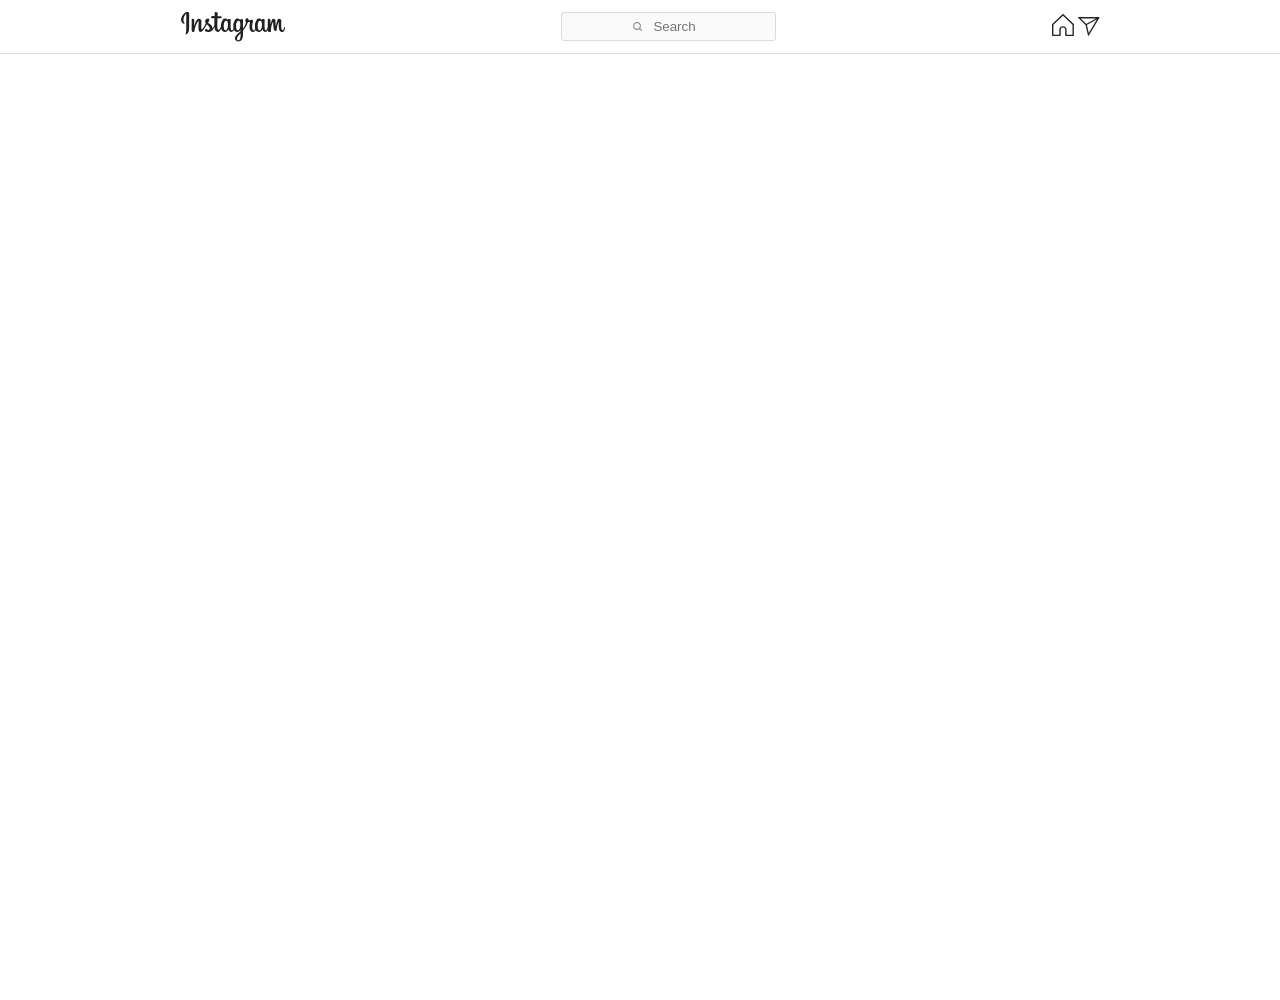
==== index.html @ 37eb2a15 "added top-manu header" ====
<!DOCTYPE html>
<meta charset="utf-8">
<link rel="stylesheet" href="style.css">

<header>
    <div class="header_container">
        <svg width="104" height="30" viewBox="0 0 104 30" fill="none" xmlns="http://www.w3.org/2000/svg">
            <path d="M5.35278 0.102543C3.22408 0.994284 0.883918 3.51038 0.144827 6.67104C-0.791204 10.6744 3.10399 12.3674 3.42347 11.8132C3.7995 11.1607 2.72552 10.9402 2.50442 8.86293C2.21873 6.18 3.46601 3.18215 5.03592 1.86677C5.32774 1.62239 5.31374 1.96253 5.31374 2.59168C5.31374 3.71695 5.2516 13.8167 5.2516 15.9247C5.2516 18.7769 5.13378 19.6776 4.92214 20.5674C4.70769 21.4693 4.36318 22.0787 4.62419 22.3136C4.91601 22.5762 6.16172 21.9516 6.88295 20.945C7.74774 19.7378 8.05041 18.288 8.10485 16.7135C8.1705 14.8156 8.1677 11.8039 8.1705 10.0861C8.17312 8.51054 8.19693 3.89708 8.14284 1.12365C8.12971 0.443379 6.24312 -0.270329 5.35278 0.102543ZM103.533 15.0864C103.224 15.0864 103.084 15.4046 102.967 15.9405C102.562 17.8036 102.138 18.2241 101.589 18.2241C100.977 18.2241 100.427 17.3016 100.285 15.4551C100.174 14.0031 100.192 11.3298 100.334 8.67089C100.363 8.12454 100.213 7.58396 98.7472 7.05161C98.1166 6.82246 97.2 6.48548 96.7437 7.58711C95.4544 10.6995 94.9497 13.1706 94.831 14.174C94.8248 14.226 94.7613 14.2365 94.7499 14.1152C94.6743 13.3113 94.5052 11.8503 94.4842 8.781C94.4802 8.18213 94.3532 7.67237 93.6922 7.25503C93.2633 6.98404 91.9609 6.50526 91.4919 7.07507C91.0858 7.54107 90.6151 8.79518 90.1261 10.2818C89.7288 11.4898 89.452 12.3072 89.452 12.3072C89.452 12.3072 89.4571 9.04709 89.462 7.81049C89.4641 7.34396 89.1441 7.18833 89.0476 7.16032C88.6135 7.03428 87.7576 6.82369 87.3945 6.82369C86.9462 6.82369 86.8365 7.07419 86.8365 7.43919C86.8365 7.48698 86.7657 11.7314 86.7657 14.6993C86.7657 14.8282 86.7659 14.9689 86.7664 15.1184C86.5186 16.4825 85.7147 18.3342 84.8405 18.3342C83.9652 18.3342 83.5524 17.5601 83.5524 14.0219C83.5524 11.9579 83.6144 11.0602 83.6446 9.56753C83.6625 8.70765 83.6966 8.04716 83.6945 7.89749C83.6881 7.43796 82.8935 7.20636 82.5238 7.12058C82.1523 7.03446 81.8295 7.00085 81.5774 7.0152C81.2206 7.03533 80.9684 7.26938 80.9684 7.59131C80.9684 7.76392 80.9703 8.09198 80.9703 8.09198C80.5108 7.36987 79.7715 6.86728 79.2799 6.72163C77.9555 6.32845 76.5734 6.67699 75.5309 8.13557C74.7024 9.29462 74.2029 10.6075 74.0063 12.4936C73.8626 13.8724 73.9095 15.2707 74.165 16.4532C73.8563 17.7875 73.2834 18.3342 72.656 18.3342C71.7451 18.3342 71.0848 16.8476 71.1615 14.2764C71.2121 12.5852 71.5505 11.3985 71.9204 9.6815C72.0781 8.94941 71.95 8.56638 71.6285 8.19911C71.3337 7.86213 70.7058 7.69022 69.8027 7.90187C69.1595 8.05259 68.2398 8.21504 67.3986 8.33968C67.3986 8.33968 67.4494 8.13714 67.4911 7.78003C67.7099 5.90726 65.6749 6.05921 65.0256 6.65738C64.638 7.0145 64.3742 7.43569 64.274 8.19298C64.1153 9.39458 65.0952 9.96159 65.0952 9.96159C64.7737 11.4338 63.9854 13.3566 63.1717 14.7469C62.7358 15.4918 62.4022 16.0438 61.9719 16.6306C61.9703 16.4124 61.9691 16.1943 61.9684 15.9762C61.9584 12.8814 61.9997 10.4456 62.0177 9.56771C62.0356 8.70783 62.0701 8.06502 62.068 7.91534C62.0633 7.57923 61.867 7.45214 61.4588 7.29162C61.0978 7.14947 60.671 7.05109 60.2283 7.01678C59.6697 6.97336 59.3329 7.26956 59.3418 7.62002C59.3436 7.68619 59.3436 8.0925 59.3436 8.0925C58.884 7.37039 58.1448 6.8678 57.6532 6.72216C56.3287 6.32898 54.9466 6.67752 53.9042 8.13609C53.0758 9.29515 52.5333 10.9216 52.3796 12.4796C52.2364 13.9317 52.2628 15.1657 52.458 16.2052C52.2474 17.2461 51.6419 18.3346 50.9573 18.3346C50.082 18.3346 49.5839 17.5605 49.5839 14.0222C49.5839 11.9583 49.6459 11.0608 49.6762 9.56788C49.6941 8.708 49.7282 8.04751 49.7261 7.89784C49.7196 7.43831 48.925 7.20671 48.5553 7.12093C48.1684 7.03131 47.8344 6.99857 47.578 7.01748C47.2394 7.04268 47.0017 7.34553 47.0017 7.57153V8.0925C46.5422 7.37039 45.8029 6.8678 45.3113 6.72216C43.9868 6.32898 42.6125 6.68312 41.5623 8.13609C40.8775 9.0835 40.3231 10.1338 40.0377 12.459C39.9553 13.1308 39.9189 13.7602 39.9236 14.3482C39.6505 16.0182 38.4445 17.943 37.4577 17.943C36.8804 17.943 36.3305 16.8233 36.3305 14.4367C36.3305 11.2577 36.5275 6.73161 36.5606 6.29537C36.5606 6.29537 37.8072 6.27418 38.0486 6.27138C38.6705 6.26456 39.2337 6.27926 40.0617 6.2369C40.4771 6.21571 40.8773 4.72493 40.4486 4.54042C40.2545 4.45691 38.881 4.38374 38.3367 4.37219C37.8789 4.36186 36.6043 4.2675 36.6043 4.2675C36.6043 4.2675 36.7186 1.26317 36.7454 0.945793C36.768 0.681107 36.4258 0.545087 36.2295 0.462285C35.7522 0.260619 35.3254 0.163813 34.8193 0.0594786C34.1201 -0.0847685 33.8027 0.0563276 33.7409 0.64662C33.6476 1.54204 33.5993 4.16544 33.5993 4.16544C33.086 4.16544 31.3335 4.06514 30.8203 4.06514C30.3432 4.06514 29.8287 6.11593 30.488 6.14114C31.2465 6.17055 32.5684 6.19593 33.4447 6.22237C33.4447 6.22237 33.4057 10.8232 33.4057 12.2436C33.4057 12.3947 33.4062 12.5402 33.4073 12.6815C32.925 15.1953 31.2261 16.5532 31.2261 16.5532C31.5909 14.8901 30.8457 13.6413 29.5035 12.5841C29.0088 12.1944 28.0327 11.4571 26.9403 10.6489C26.9403 10.6489 27.573 10.0253 28.134 8.77067C28.5316 7.88208 28.5487 6.86518 27.5728 6.64093C25.9607 6.27033 24.6311 7.45424 24.2346 8.71833C23.9274 9.69778 24.0912 10.4243 24.6931 11.1793C24.737 11.2344 24.7846 11.2906 24.8338 11.3473C24.4699 12.0488 23.9699 12.9932 23.5465 13.7257C22.371 15.7591 21.4832 17.3676 20.8121 17.3676C20.2757 17.3676 20.2831 15.7346 20.2831 14.2057C20.2831 12.8877 20.3804 10.906 20.4581 8.85435C20.4838 8.17583 20.1444 7.7893 19.5756 7.43919C19.2301 7.22649 18.4926 6.80828 18.0656 6.80828C17.4263 6.80828 15.5817 6.89529 13.8389 11.9368C13.6192 12.5722 13.1876 13.73 13.1876 13.73L13.2247 7.66746C13.2247 7.52532 13.1489 7.38772 12.9756 7.29372C12.6819 7.13441 11.8975 6.80828 11.2 6.80828C10.8678 6.80828 10.7018 6.96286 10.7018 7.27096L10.6409 16.7561C10.6409 17.4768 10.6596 18.3176 10.7311 18.6852C10.802 19.0535 10.917 19.3529 11.0595 19.5311C11.2016 19.7089 11.3662 19.8446 11.6375 19.9006C11.8899 19.9526 13.2724 20.1301 13.3443 19.6018C13.4304 18.9686 13.4336 18.2838 14.1596 15.7297C15.2897 11.7533 16.7632 9.81314 17.4561 9.12411C17.577 9.00367 17.7153 8.9965 17.7087 9.19361C17.6793 10.0652 17.5753 12.2438 17.5051 14.0945C17.3174 19.0472 18.2184 19.9652 19.506 19.9652C20.491 19.9652 21.8796 18.9863 23.3681 16.5089C24.2959 14.9649 25.1969 13.451 25.8444 12.3599C26.2956 12.7776 26.8017 13.2269 27.3077 13.7071C28.4834 14.8229 28.8694 15.8832 28.6133 16.8891C28.4174 17.6581 27.6797 18.4506 26.3668 17.6804C25.9841 17.4558 25.8206 17.2821 25.436 17.0286C25.2293 16.8926 24.9138 16.8518 24.7246 16.9945C24.2329 17.3651 23.9517 17.8367 23.7912 18.4203C23.635 18.9882 24.2038 19.2885 24.7934 19.551C25.3011 19.777 26.3922 19.9819 27.0881 20.0051C29.7992 20.0958 31.9713 18.6961 33.4831 15.0853C33.7539 18.2036 34.9056 19.9682 36.907 19.9682C38.245 19.9682 39.5864 18.2388 40.173 16.5374C40.3415 17.231 40.5907 17.8339 40.9127 18.344C42.4547 20.7873 45.4463 20.2614 46.949 18.1868C47.4134 17.5458 47.4843 17.3152 47.4843 17.3152C47.7035 19.2743 49.2811 19.9589 50.1844 19.9589C51.1961 19.9589 52.2406 19.4807 52.9727 17.8325C53.0566 18.0084 53.1507 18.1792 53.2544 18.3442C54.7964 20.7875 57.788 20.2616 59.2907 18.187C59.3614 18.0895 59.423 18.0013 59.4766 17.922L59.5207 19.209L58.1374 20.4778C55.8184 22.6032 54.0567 24.2153 53.9271 26.0926C53.7624 28.4863 55.7025 29.376 57.1725 29.4925C58.7309 29.6163 60.0678 28.7547 60.8884 27.5487C61.6105 26.4875 62.083 24.2032 62.0485 21.9469C62.0347 21.0434 62.012 19.8947 61.9939 18.6633C62.8079 17.718 63.7252 16.5231 64.5695 15.1247C65.49 13.6005 66.4763 11.5539 66.9811 9.96106C66.9811 9.96106 67.838 9.96842 68.7525 9.90855C69.0451 9.88946 69.1289 9.94898 69.075 10.1636C69.0097 10.4225 67.9196 14.6272 68.9145 17.4281C69.5954 19.3455 71.1305 19.9624 72.0406 19.9624C73.106 19.9624 74.125 19.1579 74.6712 17.9631C74.737 18.0963 74.806 18.2252 74.8809 18.3442C76.423 20.7875 79.4041 20.2586 80.9173 18.187C81.2586 17.7196 81.4526 17.3154 81.4526 17.3154C81.7773 19.3429 83.354 19.9693 84.2572 19.9693C85.1979 19.9693 86.0907 19.5836 86.8149 17.8696C86.8452 18.6245 86.8928 19.2414 86.9681 19.4359C87.014 19.5549 87.2813 19.7042 87.4758 19.7763C88.3363 20.0953 89.2141 19.9446 89.5388 19.8789C89.7638 19.8334 89.9392 19.6529 89.9632 19.1869C90.026 17.9633 89.9875 15.9074 90.3584 14.3793C90.9811 11.8151 91.562 10.8202 91.8375 10.328C91.9917 10.0521 92.1657 10.0066 92.172 10.2986C92.1848 10.8894 92.2142 12.6244 92.4556 14.9554C92.6328 16.6698 92.8693 17.6832 93.0512 18.0039C93.5702 18.9208 94.2113 18.9643 94.7333 18.9643C95.0652 18.9643 95.7598 18.8727 95.6977 18.2891C95.6674 18.0046 95.7204 16.2465 96.3344 13.7202C96.7352 12.0705 97.4036 10.5801 97.6447 10.0349C97.7336 9.83397 97.7749 9.9924 97.7735 10.0232C97.7227 11.1593 97.6088 14.8754 98.0716 16.9079C98.699 19.6613 100.514 19.9693 101.146 19.9693C102.497 19.9693 103.601 18.9422 103.973 16.2397C104.063 15.5886 103.931 15.0864 103.533 15.0864ZM46.974 13.4156C46.8966 14.8459 46.6176 16.0415 46.1698 16.91C45.3596 18.4818 43.7566 18.9802 43.0499 16.709C42.5403 15.0713 42.7138 12.8381 42.9258 11.632C43.2404 9.84167 44.0282 8.57251 45.2579 8.69277C46.5211 8.81636 47.1352 10.4397 46.974 13.4156ZM59.3157 13.4363C59.2436 14.7869 58.8935 16.1436 58.5115 16.9101C57.7231 18.4928 56.0747 18.9875 55.3916 16.7092C54.9246 15.1524 55.0365 13.1376 55.2675 11.8683C55.5674 10.221 56.2942 8.69295 57.5996 8.69295C58.8688 8.69277 59.4946 10.0852 59.3157 13.4363ZM59.6378 22.6504C59.6207 25.1142 59.2331 27.2744 58.4016 27.9018C57.2222 28.7914 55.6371 28.1241 55.9653 26.3263C56.2557 24.7354 57.6292 23.1107 59.6413 21.1255C59.6412 21.1255 59.6454 21.5782 59.6378 22.6504ZM80.9426 13.4507C80.874 14.9334 80.5458 16.0924 80.1384 16.91C79.3498 18.4926 77.7132 18.984 77.0186 16.709C76.6399 15.4689 76.6222 13.3976 76.8944 11.667C77.1716 9.90417 77.9453 8.57251 79.2266 8.69277C80.4903 8.81129 81.0818 10.4397 80.9426 13.4507Z" fill="#221F20"/>
        </svg>
        
        <form action="">
            <div class="search_bar">
                <input type="text" placeholder="Search" oninput="this.setAttribute('value', this.value);" value="">
                <svg width="9" height="9" viewBox="0 0 9 9" fill="none" xmlns="http://www.w3.org/2000/svg">
                    <path d="M8.4375 9C8.50781 9 8.57812 8.98682 8.64844 8.96045C8.71875 8.93408 8.78027 8.8916 8.83301 8.83301C8.94434 8.72168 9 8.58984 9 8.4375C9 8.28516 8.94434 8.15332 8.83301 8.04199L7.1543 6.36328C7.40625 6.0293 7.60254 5.66016 7.74316 5.25586C7.88379 4.85156 7.9541 4.42676 7.9541 3.98145C7.9541 3.43066 7.8501 2.91357 7.64209 2.43018C7.43408 1.94678 7.1499 1.5249 6.78955 1.16455C6.4292 0.804199 6.00732 0.52002 5.52393 0.312012C5.04053 0.104004 4.52637 0 3.98145 0C3.43066 0 2.91357 0.104004 2.43018 0.312012C1.94678 0.52002 1.5249 0.804199 1.16455 1.16455C0.804199 1.5249 0.52002 1.94678 0.312012 2.43018C0.104004 2.91357 0 3.43066 0 3.98145C0 4.52637 0.104004 5.04053 0.312012 5.52393C0.52002 6.00732 0.804199 6.4292 1.16455 6.78955C1.5249 7.1499 1.94678 7.43408 2.43018 7.64209C2.91357 7.8501 3.43066 7.9541 3.98145 7.9541C4.42676 7.9541 4.85156 7.88379 5.25586 7.74316C5.66016 7.60254 6.0293 7.40625 6.36328 7.1543L8.04199 8.83301C8.09473 8.8916 8.15625 8.93408 8.22656 8.96045C8.29688 8.98682 8.36719 9 8.4375 9ZM3.98145 6.8291C3.58301 6.8291 3.21094 6.75439 2.86523 6.60498C2.51953 6.45557 2.21777 6.25195 1.95996 5.99414C1.70215 5.73633 1.49854 5.43457 1.34912 5.08887C1.19971 4.74316 1.125 4.37402 1.125 3.98145C1.125 3.58301 1.19971 3.21094 1.34912 2.86523C1.49854 2.51953 1.70215 2.21777 1.95996 1.95996C2.21777 1.70215 2.51953 1.49854 2.86523 1.34912C3.21094 1.19971 3.58301 1.125 3.98145 1.125C4.37402 1.125 4.74316 1.19971 5.08887 1.34912C5.43457 1.49854 5.73633 1.70215 5.99414 1.95996C6.25195 2.21777 6.45557 2.51953 6.60498 2.86523C6.75439 3.21094 6.8291 3.58301 6.8291 3.98145C6.8291 4.37402 6.75439 4.74316 6.60498 5.08887C6.45557 5.43457 6.25195 5.73633 5.99414 5.99414C5.73633 6.25195 5.43457 6.45557 5.08887 6.60498C4.74316 6.75439 4.37402 6.8291 3.98145 6.8291Z" fill="#8F8F8F"/>
                </svg>
            </div>
        </form>
        <nav class="top_menu">
            <a href="#">
                <svg width="22" height="22" viewBox="0 0 22 22" fill="none" xmlns="http://www.w3.org/2000/svg">
                    <path d="M21.2126 22H13.8863C13.5033 22 13.1681 21.6795 13.1681 21.3132V15.6816C13.1681 14.4912 12.2104 13.5754 10.9654 13.5754C9.72044 13.5754 8.76276 14.4912 8.76276 15.6816V21.3132C8.76276 21.6795 8.42757 22 8.0445 22H0.718259C0.335187 22 0 21.6795 0 21.3132V10.5536C0 10.3704 0.0957678 10.1873 0.191536 10.0499L10.4866 0.206035C10.7739 -0.0686785 11.2048 -0.0686785 11.4921 0.206035L21.7872 10.0499C21.9787 10.2331 22.0745 10.5536 21.9308 10.7825C21.9308 10.8283 21.883 10.8283 21.883 10.8741V21.3132C21.9308 21.6795 21.5956 22 21.2126 22ZM14.6046 20.6264H20.4943V10.7367L11.0133 1.67118L1.43652 10.8283V20.6264H7.32624V15.6816C7.32624 13.7128 8.90641 12.2019 10.9654 12.2019C13.0244 12.2019 14.6046 13.7128 14.6046 15.6816V20.6264Z" fill="#262626"/>
                </svg>
            </a>
            <a href="#">
                <svg width="22" height="19" viewBox="0 0 22 19" fill="none" xmlns="http://www.w3.org/2000/svg">
                    <path d="M21.0766 0H0.451594C0.0390941 0 -0.144239 0.504167 0.130761 0.779167L7.46409 8.02083L9.98493 18.4708C10.0766 18.8833 10.6266 18.9292 10.8099 18.6083L21.4891 0.6875C21.6724 0.366667 21.4433 0 21.0766 0ZM2.69743 1.375H18.0516L8.51826 6.64583C8.33493 6.7375 8.10576 6.69167 7.96826 6.55417L2.69743 1.375ZM10.8099 15.95L8.97659 8.34167C8.93076 8.15833 9.02243 7.92917 9.20576 7.8375L18.7849 2.52083L10.8099 15.95Z" fill="#262626"/>
                </svg> 
            </a>
        </nav>
    </div>
</header>
---- style.css ----
/** @format */
body {
  margin: 0;
  min-height: 1000px;
}
header {
  background: #fff;
  border-bottom: 1px solid #dbdbdb;
  position: fixed;
  width: 100vw;
}

.header_container {
  box-sizing: border-box;
  display: flex;
  align-items: center;
  justify-content: space-between;
  height: 53px;
  margin: auto;
  max-width: 935px;
  padding: 0 8px;
}

.top_menu a {
  text-decoration: none;
}

.search_bar {
  position: relative;
  display: flex;
  align-items: center;
}
.search_bar > input {
  width: 215px;
  height: 29px;
  background: #fafafa;
  border: 1px solid #dbdbdb;
  box-sizing: border-box;
  border-radius: 3px;
  padding: 0 7px 0 20px;
}
.search_bar > input::placeholder {
  text-align: center;
}
.search_bar > svg {
  position: absolute;
  left: 72px;
}

.search_bar > input:focus {
  outline: none;
}

.search_bar > input:not([value=""]) + svg,
.search_bar > input:focus + svg {
  left: 8px;
}

.search_bar > input:focus::placeholder {
  text-align: left;
}
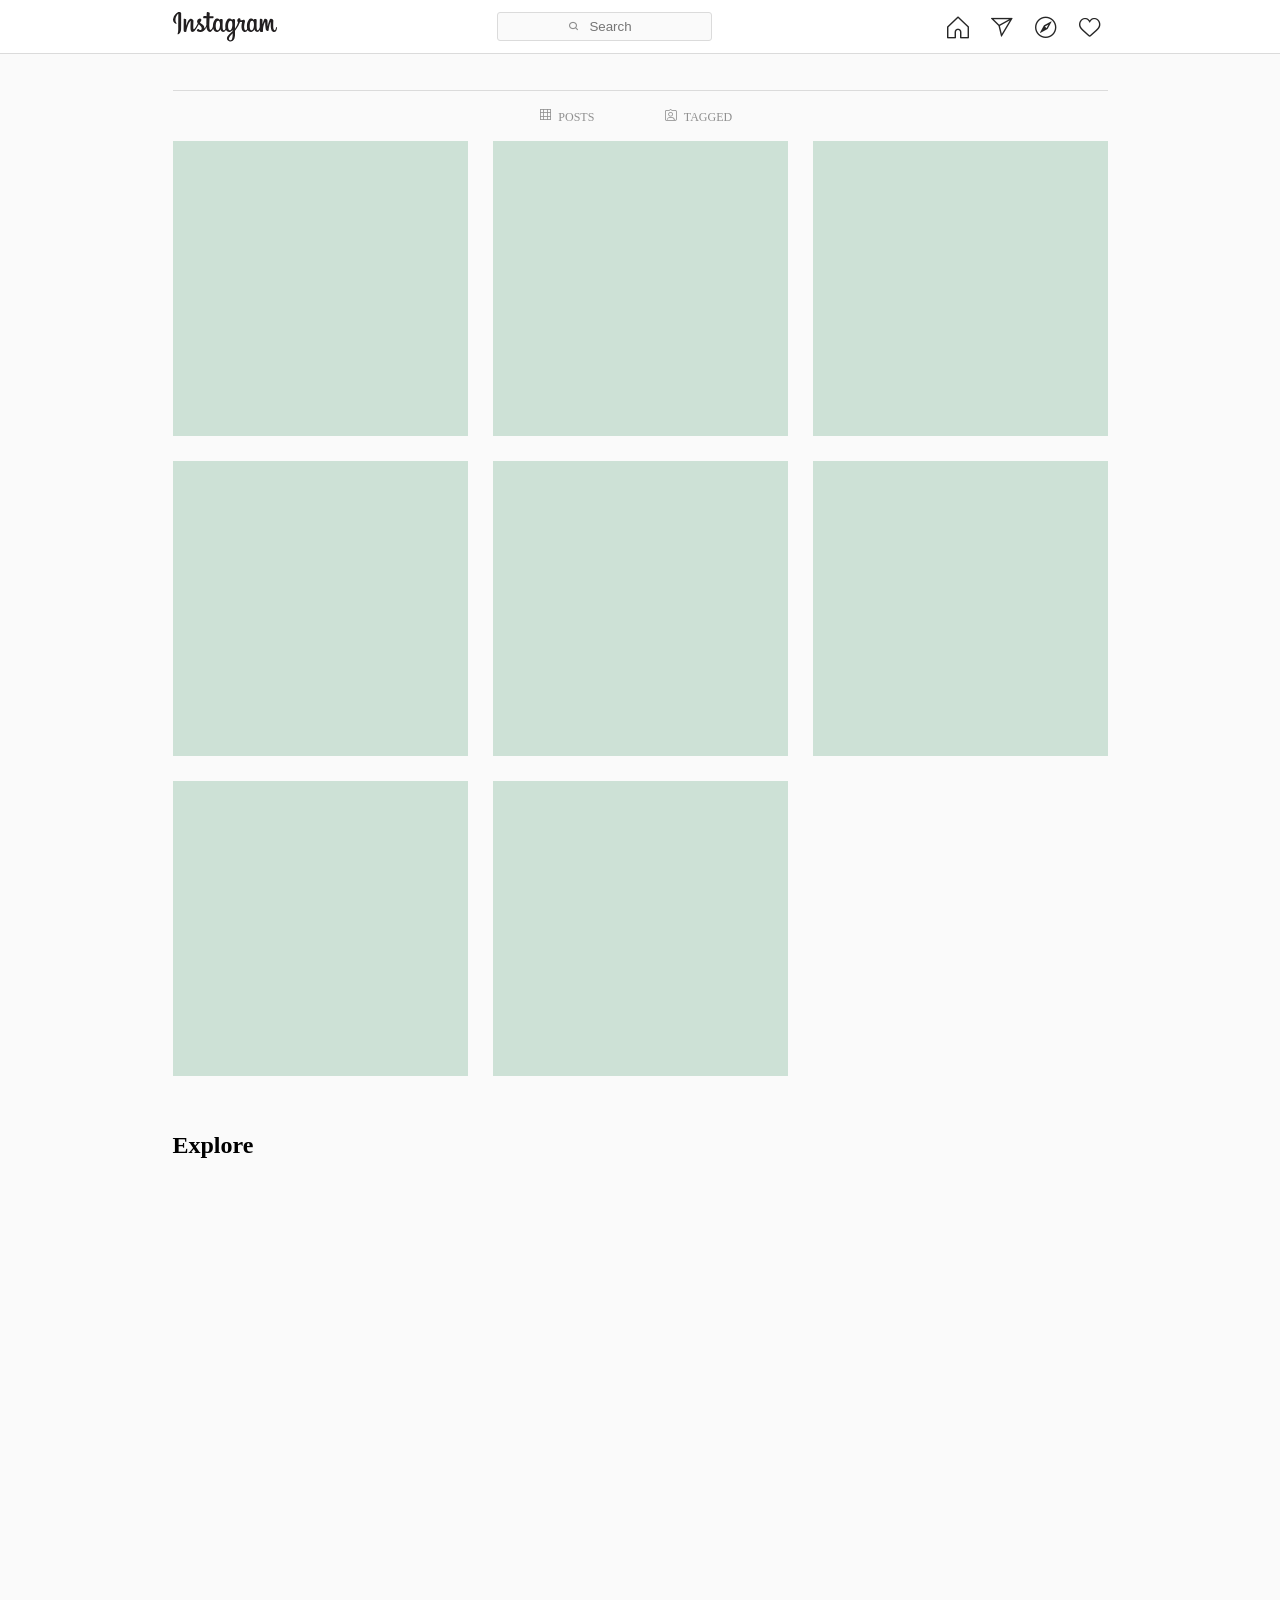
==== commit cc75e496: "added icon-fonts" ====
--- a/index.html
+++ b/index.html
@@ -1,32 +1,75 @@
 <!DOCTYPE html>
 <meta charset="utf-8">
+<meta name="viewport" content="width=device-width, initial-scale=1">
+<link rel="stylesheet" href="icon-font.css">
 <link rel="stylesheet" href="style.css">
 
 <header>
     <div class="header_container">
-        <svg width="104" height="30" viewBox="0 0 104 30" fill="none" xmlns="http://www.w3.org/2000/svg">
-            <path d="M5.35278 0.102543C3.22408 0.994284 0.883918 3.51038 0.144827 6.67104C-0.791204 10.6744 3.10399 12.3674 3.42347 11.8132C3.7995 11.1607 2.72552 10.9402 2.50442 8.86293C2.21873 6.18 3.46601 3.18215 5.03592 1.86677C5.32774 1.62239 5.31374 1.96253 5.31374 2.59168C5.31374 3.71695 5.2516 13.8167 5.2516 15.9247C5.2516 18.7769 5.13378 19.6776 4.92214 20.5674C4.70769 21.4693 4.36318 22.0787 4.62419 22.3136C4.91601 22.5762 6.16172 21.9516 6.88295 20.945C7.74774 19.7378 8.05041 18.288 8.10485 16.7135C8.1705 14.8156 8.1677 11.8039 8.1705 10.0861C8.17312 8.51054 8.19693 3.89708 8.14284 1.12365C8.12971 0.443379 6.24312 -0.270329 5.35278 0.102543ZM103.533 15.0864C103.224 15.0864 103.084 15.4046 102.967 15.9405C102.562 17.8036 102.138 18.2241 101.589 18.2241C100.977 18.2241 100.427 17.3016 100.285 15.4551C100.174 14.0031 100.192 11.3298 100.334 8.67089C100.363 8.12454 100.213 7.58396 98.7472 7.05161C98.1166 6.82246 97.2 6.48548 96.7437 7.58711C95.4544 10.6995 94.9497 13.1706 94.831 14.174C94.8248 14.226 94.7613 14.2365 94.7499 14.1152C94.6743 13.3113 94.5052 11.8503 94.4842 8.781C94.4802 8.18213 94.3532 7.67237 93.6922 7.25503C93.2633 6.98404 91.9609 6.50526 91.4919 7.07507C91.0858 7.54107 90.6151 8.79518 90.1261 10.2818C89.7288 11.4898 89.452 12.3072 89.452 12.3072C89.452 12.3072 89.4571 9.04709 89.462 7.81049C89.4641 7.34396 89.1441 7.18833 89.0476 7.16032C88.6135 7.03428 87.7576 6.82369 87.3945 6.82369C86.9462 6.82369 86.8365 7.07419 86.8365 7.43919C86.8365 7.48698 86.7657 11.7314 86.7657 14.6993C86.7657 14.8282 86.7659 14.9689 86.7664 15.1184C86.5186 16.4825 85.7147 18.3342 84.8405 18.3342C83.9652 18.3342 83.5524 17.5601 83.5524 14.0219C83.5524 11.9579 83.6144 11.0602 83.6446 9.56753C83.6625 8.70765 83.6966 8.04716 83.6945 7.89749C83.6881 7.43796 82.8935 7.20636 82.5238 7.12058C82.1523 7.03446 81.8295 7.00085 81.5774 7.0152C81.2206 7.03533 80.9684 7.26938 80.9684 7.59131C80.9684 7.76392 80.9703 8.09198 80.9703 8.09198C80.5108 7.36987 79.7715 6.86728 79.2799 6.72163C77.9555 6.32845 76.5734 6.67699 75.5309 8.13557C74.7024 9.29462 74.2029 10.6075 74.0063 12.4936C73.8626 13.8724 73.9095 15.2707 74.165 16.4532C73.8563 17.7875 73.2834 18.3342 72.656 18.3342C71.7451 18.3342 71.0848 16.8476 71.1615 14.2764C71.2121 12.5852 71.5505 11.3985 71.9204 9.6815C72.0781 8.94941 71.95 8.56638 71.6285 8.19911C71.3337 7.86213 70.7058 7.69022 69.8027 7.90187C69.1595 8.05259 68.2398 8.21504 67.3986 8.33968C67.3986 8.33968 67.4494 8.13714 67.4911 7.78003C67.7099 5.90726 65.6749 6.05921 65.0256 6.65738C64.638 7.0145 64.3742 7.43569 64.274 8.19298C64.1153 9.39458 65.0952 9.96159 65.0952 9.96159C64.7737 11.4338 63.9854 13.3566 63.1717 14.7469C62.7358 15.4918 62.4022 16.0438 61.9719 16.6306C61.9703 16.4124 61.9691 16.1943 61.9684 15.9762C61.9584 12.8814 61.9997 10.4456 62.0177 9.56771C62.0356 8.70783 62.0701 8.06502 62.068 7.91534C62.0633 7.57923 61.867 7.45214 61.4588 7.29162C61.0978 7.14947 60.671 7.05109 60.2283 7.01678C59.6697 6.97336 59.3329 7.26956 59.3418 7.62002C59.3436 7.68619 59.3436 8.0925 59.3436 8.0925C58.884 7.37039 58.1448 6.8678 57.6532 6.72216C56.3287 6.32898 54.9466 6.67752 53.9042 8.13609C53.0758 9.29515 52.5333 10.9216 52.3796 12.4796C52.2364 13.9317 52.2628 15.1657 52.458 16.2052C52.2474 17.2461 51.6419 18.3346 50.9573 18.3346C50.082 18.3346 49.5839 17.5605 49.5839 14.0222C49.5839 11.9583 49.6459 11.0608 49.6762 9.56788C49.6941 8.708 49.7282 8.04751 49.7261 7.89784C49.7196 7.43831 48.925 7.20671 48.5553 7.12093C48.1684 7.03131 47.8344 6.99857 47.578 7.01748C47.2394 7.04268 47.0017 7.34553 47.0017 7.57153V8.0925C46.5422 7.37039 45.8029 6.8678 45.3113 6.72216C43.9868 6.32898 42.6125 6.68312 41.5623 8.13609C40.8775 9.0835 40.3231 10.1338 40.0377 12.459C39.9553 13.1308 39.9189 13.7602 39.9236 14.3482C39.6505 16.0182 38.4445 17.943 37.4577 17.943C36.8804 17.943 36.3305 16.8233 36.3305 14.4367C36.3305 11.2577 36.5275 6.73161 36.5606 6.29537C36.5606 6.29537 37.8072 6.27418 38.0486 6.27138C38.6705 6.26456 39.2337 6.27926 40.0617 6.2369C40.4771 6.21571 40.8773 4.72493 40.4486 4.54042C40.2545 4.45691 38.881 4.38374 38.3367 4.37219C37.8789 4.36186 36.6043 4.2675 36.6043 4.2675C36.6043 4.2675 36.7186 1.26317 36.7454 0.945793C36.768 0.681107 36.4258 0.545087 36.2295 0.462285C35.7522 0.260619 35.3254 0.163813 34.8193 0.0594786C34.1201 -0.0847685 33.8027 0.0563276 33.7409 0.64662C33.6476 1.54204 33.5993 4.16544 33.5993 4.16544C33.086 4.16544 31.3335 4.06514 30.8203 4.06514C30.3432 4.06514 29.8287 6.11593 30.488 6.14114C31.2465 6.17055 32.5684 6.19593 33.4447 6.22237C33.4447 6.22237 33.4057 10.8232 33.4057 12.2436C33.4057 12.3947 33.4062 12.5402 33.4073 12.6815C32.925 15.1953 31.2261 16.5532 31.2261 16.5532C31.5909 14.8901 30.8457 13.6413 29.5035 12.5841C29.0088 12.1944 28.0327 11.4571 26.9403 10.6489C26.9403 10.6489 27.573 10.0253 28.134 8.77067C28.5316 7.88208 28.5487 6.86518 27.5728 6.64093C25.9607 6.27033 24.6311 7.45424 24.2346 8.71833C23.9274 9.69778 24.0912 10.4243 24.6931 11.1793C24.737 11.2344 24.7846 11.2906 24.8338 11.3473C24.4699 12.0488 23.9699 12.9932 23.5465 13.7257C22.371 15.7591 21.4832 17.3676 20.8121 17.3676C20.2757 17.3676 20.2831 15.7346 20.2831 14.2057C20.2831 12.8877 20.3804 10.906 20.4581 8.85435C20.4838 8.17583 20.1444 7.7893 19.5756 7.43919C19.2301 7.22649 18.4926 6.80828 18.0656 6.80828C17.4263 6.80828 15.5817 6.89529 13.8389 11.9368C13.6192 12.5722 13.1876 13.73 13.1876 13.73L13.2247 7.66746C13.2247 7.52532 13.1489 7.38772 12.9756 7.29372C12.6819 7.13441 11.8975 6.80828 11.2 6.80828C10.8678 6.80828 10.7018 6.96286 10.7018 7.27096L10.6409 16.7561C10.6409 17.4768 10.6596 18.3176 10.7311 18.6852C10.802 19.0535 10.917 19.3529 11.0595 19.5311C11.2016 19.7089 11.3662 19.8446 11.6375 19.9006C11.8899 19.9526 13.2724 20.1301 13.3443 19.6018C13.4304 18.9686 13.4336 18.2838 14.1596 15.7297C15.2897 11.7533 16.7632 9.81314 17.4561 9.12411C17.577 9.00367 17.7153 8.9965 17.7087 9.19361C17.6793 10.0652 17.5753 12.2438 17.5051 14.0945C17.3174 19.0472 18.2184 19.9652 19.506 19.9652C20.491 19.9652 21.8796 18.9863 23.3681 16.5089C24.2959 14.9649 25.1969 13.451 25.8444 12.3599C26.2956 12.7776 26.8017 13.2269 27.3077 13.7071C28.4834 14.8229 28.8694 15.8832 28.6133 16.8891C28.4174 17.6581 27.6797 18.4506 26.3668 17.6804C25.9841 17.4558 25.8206 17.2821 25.436 17.0286C25.2293 16.8926 24.9138 16.8518 24.7246 16.9945C24.2329 17.3651 23.9517 17.8367 23.7912 18.4203C23.635 18.9882 24.2038 19.2885 24.7934 19.551C25.3011 19.777 26.3922 19.9819 27.0881 20.0051C29.7992 20.0958 31.9713 18.6961 33.4831 15.0853C33.7539 18.2036 34.9056 19.9682 36.907 19.9682C38.245 19.9682 39.5864 18.2388 40.173 16.5374C40.3415 17.231 40.5907 17.8339 40.9127 18.344C42.4547 20.7873 45.4463 20.2614 46.949 18.1868C47.4134 17.5458 47.4843 17.3152 47.4843 17.3152C47.7035 19.2743 49.2811 19.9589 50.1844 19.9589C51.1961 19.9589 52.2406 19.4807 52.9727 17.8325C53.0566 18.0084 53.1507 18.1792 53.2544 18.3442C54.7964 20.7875 57.788 20.2616 59.2907 18.187C59.3614 18.0895 59.423 18.0013 59.4766 17.922L59.5207 19.209L58.1374 20.4778C55.8184 22.6032 54.0567 24.2153 53.9271 26.0926C53.7624 28.4863 55.7025 29.376 57.1725 29.4925C58.7309 29.6163 60.0678 28.7547 60.8884 27.5487C61.6105 26.4875 62.083 24.2032 62.0485 21.9469C62.0347 21.0434 62.012 19.8947 61.9939 18.6633C62.8079 17.718 63.7252 16.5231 64.5695 15.1247C65.49 13.6005 66.4763 11.5539 66.9811 9.96106C66.9811 9.96106 67.838 9.96842 68.7525 9.90855C69.0451 9.88946 69.1289 9.94898 69.075 10.1636C69.0097 10.4225 67.9196 14.6272 68.9145 17.4281C69.5954 19.3455 71.1305 19.9624 72.0406 19.9624C73.106 19.9624 74.125 19.1579 74.6712 17.9631C74.737 18.0963 74.806 18.2252 74.8809 18.3442C76.423 20.7875 79.4041 20.2586 80.9173 18.187C81.2586 17.7196 81.4526 17.3154 81.4526 17.3154C81.7773 19.3429 83.354 19.9693 84.2572 19.9693C85.1979 19.9693 86.0907 19.5836 86.8149 17.8696C86.8452 18.6245 86.8928 19.2414 86.9681 19.4359C87.014 19.5549 87.2813 19.7042 87.4758 19.7763C88.3363 20.0953 89.2141 19.9446 89.5388 19.8789C89.7638 19.8334 89.9392 19.6529 89.9632 19.1869C90.026 17.9633 89.9875 15.9074 90.3584 14.3793C90.9811 11.8151 91.562 10.8202 91.8375 10.328C91.9917 10.0521 92.1657 10.0066 92.172 10.2986C92.1848 10.8894 92.2142 12.6244 92.4556 14.9554C92.6328 16.6698 92.8693 17.6832 93.0512 18.0039C93.5702 18.9208 94.2113 18.9643 94.7333 18.9643C95.0652 18.9643 95.7598 18.8727 95.6977 18.2891C95.6674 18.0046 95.7204 16.2465 96.3344 13.7202C96.7352 12.0705 97.4036 10.5801 97.6447 10.0349C97.7336 9.83397 97.7749 9.9924 97.7735 10.0232C97.7227 11.1593 97.6088 14.8754 98.0716 16.9079C98.699 19.6613 100.514 19.9693 101.146 19.9693C102.497 19.9693 103.601 18.9422 103.973 16.2397C104.063 15.5886 103.931 15.0864 103.533 15.0864ZM46.974 13.4156C46.8966 14.8459 46.6176 16.0415 46.1698 16.91C45.3596 18.4818 43.7566 18.9802 43.0499 16.709C42.5403 15.0713 42.7138 12.8381 42.9258 11.632C43.2404 9.84167 44.0282 8.57251 45.2579 8.69277C46.5211 8.81636 47.1352 10.4397 46.974 13.4156ZM59.3157 13.4363C59.2436 14.7869 58.8935 16.1436 58.5115 16.9101C57.7231 18.4928 56.0747 18.9875 55.3916 16.7092C54.9246 15.1524 55.0365 13.1376 55.2675 11.8683C55.5674 10.221 56.2942 8.69295 57.5996 8.69295C58.8688 8.69277 59.4946 10.0852 59.3157 13.4363ZM59.6378 22.6504C59.6207 25.1142 59.2331 27.2744 58.4016 27.9018C57.2222 28.7914 55.6371 28.1241 55.9653 26.3263C56.2557 24.7354 57.6292 23.1107 59.6413 21.1255C59.6412 21.1255 59.6454 21.5782 59.6378 22.6504ZM80.9426 13.4507C80.874 14.9334 80.5458 16.0924 80.1384 16.91C79.3498 18.4926 77.7132 18.984 77.0186 16.709C76.6399 15.4689 76.6222 13.3976 76.8944 11.667C77.1716 9.90417 77.9453 8.57251 79.2266 8.69277C80.4903 8.81129 81.0818 10.4397 80.9426 13.4507Z" fill="#221F20"/>
-        </svg>
+        <a href="#" class="top_logo">
+            <svg width="104" height="30" viewBox="0 0 104 30" fill="none" xmlns="http://www.w3.org/2000/svg">
+                <path d="M5.35278 0.102543C3.22408 0.994284 0.883918 3.51038 0.144827 6.67104C-0.791204 10.6744 3.10399 12.3674 3.42347 11.8132C3.7995 11.1607 2.72552 10.9402 2.50442 8.86293C2.21873 6.18 3.46601 3.18215 5.03592 1.86677C5.32774 1.62239 5.31374 1.96253 5.31374 2.59168C5.31374 3.71695 5.2516 13.8167 5.2516 15.9247C5.2516 18.7769 5.13378 19.6776 4.92214 20.5674C4.70769 21.4693 4.36318 22.0787 4.62419 22.3136C4.91601 22.5762 6.16172 21.9516 6.88295 20.945C7.74774 19.7378 8.05041 18.288 8.10485 16.7135C8.1705 14.8156 8.1677 11.8039 8.1705 10.0861C8.17312 8.51054 8.19693 3.89708 8.14284 1.12365C8.12971 0.443379 6.24312 -0.270329 5.35278 0.102543ZM103.533 15.0864C103.224 15.0864 103.084 15.4046 102.967 15.9405C102.562 17.8036 102.138 18.2241 101.589 18.2241C100.977 18.2241 100.427 17.3016 100.285 15.4551C100.174 14.0031 100.192 11.3298 100.334 8.67089C100.363 8.12454 100.213 7.58396 98.7472 7.05161C98.1166 6.82246 97.2 6.48548 96.7437 7.58711C95.4544 10.6995 94.9497 13.1706 94.831 14.174C94.8248 14.226 94.7613 14.2365 94.7499 14.1152C94.6743 13.3113 94.5052 11.8503 94.4842 8.781C94.4802 8.18213 94.3532 7.67237 93.6922 7.25503C93.2633 6.98404 91.9609 6.50526 91.4919 7.07507C91.0858 7.54107 90.6151 8.79518 90.1261 10.2818C89.7288 11.4898 89.452 12.3072 89.452 12.3072C89.452 12.3072 89.4571 9.04709 89.462 7.81049C89.4641 7.34396 89.1441 7.18833 89.0476 7.16032C88.6135 7.03428 87.7576 6.82369 87.3945 6.82369C86.9462 6.82369 86.8365 7.07419 86.8365 7.43919C86.8365 7.48698 86.7657 11.7314 86.7657 14.6993C86.7657 14.8282 86.7659 14.9689 86.7664 15.1184C86.5186 16.4825 85.7147 18.3342 84.8405 18.3342C83.9652 18.3342 83.5524 17.5601 83.5524 14.0219C83.5524 11.9579 83.6144 11.0602 83.6446 9.56753C83.6625 8.70765 83.6966 8.04716 83.6945 7.89749C83.6881 7.43796 82.8935 7.20636 82.5238 7.12058C82.1523 7.03446 81.8295 7.00085 81.5774 7.0152C81.2206 7.03533 80.9684 7.26938 80.9684 7.59131C80.9684 7.76392 80.9703 8.09198 80.9703 8.09198C80.5108 7.36987 79.7715 6.86728 79.2799 6.72163C77.9555 6.32845 76.5734 6.67699 75.5309 8.13557C74.7024 9.29462 74.2029 10.6075 74.0063 12.4936C73.8626 13.8724 73.9095 15.2707 74.165 16.4532C73.8563 17.7875 73.2834 18.3342 72.656 18.3342C71.7451 18.3342 71.0848 16.8476 71.1615 14.2764C71.2121 12.5852 71.5505 11.3985 71.9204 9.6815C72.0781 8.94941 71.95 8.56638 71.6285 8.19911C71.3337 7.86213 70.7058 7.69022 69.8027 7.90187C69.1595 8.05259 68.2398 8.21504 67.3986 8.33968C67.3986 8.33968 67.4494 8.13714 67.4911 7.78003C67.7099 5.90726 65.6749 6.05921 65.0256 6.65738C64.638 7.0145 64.3742 7.43569 64.274 8.19298C64.1153 9.39458 65.0952 9.96159 65.0952 9.96159C64.7737 11.4338 63.9854 13.3566 63.1717 14.7469C62.7358 15.4918 62.4022 16.0438 61.9719 16.6306C61.9703 16.4124 61.9691 16.1943 61.9684 15.9762C61.9584 12.8814 61.9997 10.4456 62.0177 9.56771C62.0356 8.70783 62.0701 8.06502 62.068 7.91534C62.0633 7.57923 61.867 7.45214 61.4588 7.29162C61.0978 7.14947 60.671 7.05109 60.2283 7.01678C59.6697 6.97336 59.3329 7.26956 59.3418 7.62002C59.3436 7.68619 59.3436 8.0925 59.3436 8.0925C58.884 7.37039 58.1448 6.8678 57.6532 6.72216C56.3287 6.32898 54.9466 6.67752 53.9042 8.13609C53.0758 9.29515 52.5333 10.9216 52.3796 12.4796C52.2364 13.9317 52.2628 15.1657 52.458 16.2052C52.2474 17.2461 51.6419 18.3346 50.9573 18.3346C50.082 18.3346 49.5839 17.5605 49.5839 14.0222C49.5839 11.9583 49.6459 11.0608 49.6762 9.56788C49.6941 8.708 49.7282 8.04751 49.7261 7.89784C49.7196 7.43831 48.925 7.20671 48.5553 7.12093C48.1684 7.03131 47.8344 6.99857 47.578 7.01748C47.2394 7.04268 47.0017 7.34553 47.0017 7.57153V8.0925C46.5422 7.37039 45.8029 6.8678 45.3113 6.72216C43.9868 6.32898 42.6125 6.68312 41.5623 8.13609C40.8775 9.0835 40.3231 10.1338 40.0377 12.459C39.9553 13.1308 39.9189 13.7602 39.9236 14.3482C39.6505 16.0182 38.4445 17.943 37.4577 17.943C36.8804 17.943 36.3305 16.8233 36.3305 14.4367C36.3305 11.2577 36.5275 6.73161 36.5606 6.29537C36.5606 6.29537 37.8072 6.27418 38.0486 6.27138C38.6705 6.26456 39.2337 6.27926 40.0617 6.2369C40.4771 6.21571 40.8773 4.72493 40.4486 4.54042C40.2545 4.45691 38.881 4.38374 38.3367 4.37219C37.8789 4.36186 36.6043 4.2675 36.6043 4.2675C36.6043 4.2675 36.7186 1.26317 36.7454 0.945793C36.768 0.681107 36.4258 0.545087 36.2295 0.462285C35.7522 0.260619 35.3254 0.163813 34.8193 0.0594786C34.1201 -0.0847685 33.8027 0.0563276 33.7409 0.64662C33.6476 1.54204 33.5993 4.16544 33.5993 4.16544C33.086 4.16544 31.3335 4.06514 30.8203 4.06514C30.3432 4.06514 29.8287 6.11593 30.488 6.14114C31.2465 6.17055 32.5684 6.19593 33.4447 6.22237C33.4447 6.22237 33.4057 10.8232 33.4057 12.2436C33.4057 12.3947 33.4062 12.5402 33.4073 12.6815C32.925 15.1953 31.2261 16.5532 31.2261 16.5532C31.5909 14.8901 30.8457 13.6413 29.5035 12.5841C29.0088 12.1944 28.0327 11.4571 26.9403 10.6489C26.9403 10.6489 27.573 10.0253 28.134 8.77067C28.5316 7.88208 28.5487 6.86518 27.5728 6.64093C25.9607 6.27033 24.6311 7.45424 24.2346 8.71833C23.9274 9.69778 24.0912 10.4243 24.6931 11.1793C24.737 11.2344 24.7846 11.2906 24.8338 11.3473C24.4699 12.0488 23.9699 12.9932 23.5465 13.7257C22.371 15.7591 21.4832 17.3676 20.8121 17.3676C20.2757 17.3676 20.2831 15.7346 20.2831 14.2057C20.2831 12.8877 20.3804 10.906 20.4581 8.85435C20.4838 8.17583 20.1444 7.7893 19.5756 7.43919C19.2301 7.22649 18.4926 6.80828 18.0656 6.80828C17.4263 6.80828 15.5817 6.89529 13.8389 11.9368C13.6192 12.5722 13.1876 13.73 13.1876 13.73L13.2247 7.66746C13.2247 7.52532 13.1489 7.38772 12.9756 7.29372C12.6819 7.13441 11.8975 6.80828 11.2 6.80828C10.8678 6.80828 10.7018 6.96286 10.7018 7.27096L10.6409 16.7561C10.6409 17.4768 10.6596 18.3176 10.7311 18.6852C10.802 19.0535 10.917 19.3529 11.0595 19.5311C11.2016 19.7089 11.3662 19.8446 11.6375 19.9006C11.8899 19.9526 13.2724 20.1301 13.3443 19.6018C13.4304 18.9686 13.4336 18.2838 14.1596 15.7297C15.2897 11.7533 16.7632 9.81314 17.4561 9.12411C17.577 9.00367 17.7153 8.9965 17.7087 9.19361C17.6793 10.0652 17.5753 12.2438 17.5051 14.0945C17.3174 19.0472 18.2184 19.9652 19.506 19.9652C20.491 19.9652 21.8796 18.9863 23.3681 16.5089C24.2959 14.9649 25.1969 13.451 25.8444 12.3599C26.2956 12.7776 26.8017 13.2269 27.3077 13.7071C28.4834 14.8229 28.8694 15.8832 28.6133 16.8891C28.4174 17.6581 27.6797 18.4506 26.3668 17.6804C25.9841 17.4558 25.8206 17.2821 25.436 17.0286C25.2293 16.8926 24.9138 16.8518 24.7246 16.9945C24.2329 17.3651 23.9517 17.8367 23.7912 18.4203C23.635 18.9882 24.2038 19.2885 24.7934 19.551C25.3011 19.777 26.3922 19.9819 27.0881 20.0051C29.7992 20.0958 31.9713 18.6961 33.4831 15.0853C33.7539 18.2036 34.9056 19.9682 36.907 19.9682C38.245 19.9682 39.5864 18.2388 40.173 16.5374C40.3415 17.231 40.5907 17.8339 40.9127 18.344C42.4547 20.7873 45.4463 20.2614 46.949 18.1868C47.4134 17.5458 47.4843 17.3152 47.4843 17.3152C47.7035 19.2743 49.2811 19.9589 50.1844 19.9589C51.1961 19.9589 52.2406 19.4807 52.9727 17.8325C53.0566 18.0084 53.1507 18.1792 53.2544 18.3442C54.7964 20.7875 57.788 20.2616 59.2907 18.187C59.3614 18.0895 59.423 18.0013 59.4766 17.922L59.5207 19.209L58.1374 20.4778C55.8184 22.6032 54.0567 24.2153 53.9271 26.0926C53.7624 28.4863 55.7025 29.376 57.1725 29.4925C58.7309 29.6163 60.0678 28.7547 60.8884 27.5487C61.6105 26.4875 62.083 24.2032 62.0485 21.9469C62.0347 21.0434 62.012 19.8947 61.9939 18.6633C62.8079 17.718 63.7252 16.5231 64.5695 15.1247C65.49 13.6005 66.4763 11.5539 66.9811 9.96106C66.9811 9.96106 67.838 9.96842 68.7525 9.90855C69.0451 9.88946 69.1289 9.94898 69.075 10.1636C69.0097 10.4225 67.9196 14.6272 68.9145 17.4281C69.5954 19.3455 71.1305 19.9624 72.0406 19.9624C73.106 19.9624 74.125 19.1579 74.6712 17.9631C74.737 18.0963 74.806 18.2252 74.8809 18.3442C76.423 20.7875 79.4041 20.2586 80.9173 18.187C81.2586 17.7196 81.4526 17.3154 81.4526 17.3154C81.7773 19.3429 83.354 19.9693 84.2572 19.9693C85.1979 19.9693 86.0907 19.5836 86.8149 17.8696C86.8452 18.6245 86.8928 19.2414 86.9681 19.4359C87.014 19.5549 87.2813 19.7042 87.4758 19.7763C88.3363 20.0953 89.2141 19.9446 89.5388 19.8789C89.7638 19.8334 89.9392 19.6529 89.9632 19.1869C90.026 17.9633 89.9875 15.9074 90.3584 14.3793C90.9811 11.8151 91.562 10.8202 91.8375 10.328C91.9917 10.0521 92.1657 10.0066 92.172 10.2986C92.1848 10.8894 92.2142 12.6244 92.4556 14.9554C92.6328 16.6698 92.8693 17.6832 93.0512 18.0039C93.5702 18.9208 94.2113 18.9643 94.7333 18.9643C95.0652 18.9643 95.7598 18.8727 95.6977 18.2891C95.6674 18.0046 95.7204 16.2465 96.3344 13.7202C96.7352 12.0705 97.4036 10.5801 97.6447 10.0349C97.7336 9.83397 97.7749 9.9924 97.7735 10.0232C97.7227 11.1593 97.6088 14.8754 98.0716 16.9079C98.699 19.6613 100.514 19.9693 101.146 19.9693C102.497 19.9693 103.601 18.9422 103.973 16.2397C104.063 15.5886 103.931 15.0864 103.533 15.0864ZM46.974 13.4156C46.8966 14.8459 46.6176 16.0415 46.1698 16.91C45.3596 18.4818 43.7566 18.9802 43.0499 16.709C42.5403 15.0713 42.7138 12.8381 42.9258 11.632C43.2404 9.84167 44.0282 8.57251 45.2579 8.69277C46.5211 8.81636 47.1352 10.4397 46.974 13.4156ZM59.3157 13.4363C59.2436 14.7869 58.8935 16.1436 58.5115 16.9101C57.7231 18.4928 56.0747 18.9875 55.3916 16.7092C54.9246 15.1524 55.0365 13.1376 55.2675 11.8683C55.5674 10.221 56.2942 8.69295 57.5996 8.69295C58.8688 8.69277 59.4946 10.0852 59.3157 13.4363ZM59.6378 22.6504C59.6207 25.1142 59.2331 27.2744 58.4016 27.9018C57.2222 28.7914 55.6371 28.1241 55.9653 26.3263C56.2557 24.7354 57.6292 23.1107 59.6413 21.1255C59.6412 21.1255 59.6454 21.5782 59.6378 22.6504ZM80.9426 13.4507C80.874 14.9334 80.5458 16.0924 80.1384 16.91C79.3498 18.4926 77.7132 18.984 77.0186 16.709C76.6399 15.4689 76.6222 13.3976 76.8944 11.667C77.1716 9.90417 77.9453 8.57251 79.2266 8.69277C80.4903 8.81129 81.0818 10.4397 80.9426 13.4507Z" fill="#221F20"/>
+            </svg>
+        </a>
         
         <form action="">
             <div class="search_bar">
                 <input type="text" placeholder="Search" oninput="this.setAttribute('value', this.value);" value="">
-                <svg width="9" height="9" viewBox="0 0 9 9" fill="none" xmlns="http://www.w3.org/2000/svg">
-                    <path d="M8.4375 9C8.50781 9 8.57812 8.98682 8.64844 8.96045C8.71875 8.93408 8.78027 8.8916 8.83301 8.83301C8.94434 8.72168 9 8.58984 9 8.4375C9 8.28516 8.94434 8.15332 8.83301 8.04199L7.1543 6.36328C7.40625 6.0293 7.60254 5.66016 7.74316 5.25586C7.88379 4.85156 7.9541 4.42676 7.9541 3.98145C7.9541 3.43066 7.8501 2.91357 7.64209 2.43018C7.43408 1.94678 7.1499 1.5249 6.78955 1.16455C6.4292 0.804199 6.00732 0.52002 5.52393 0.312012C5.04053 0.104004 4.52637 0 3.98145 0C3.43066 0 2.91357 0.104004 2.43018 0.312012C1.94678 0.52002 1.5249 0.804199 1.16455 1.16455C0.804199 1.5249 0.52002 1.94678 0.312012 2.43018C0.104004 2.91357 0 3.43066 0 3.98145C0 4.52637 0.104004 5.04053 0.312012 5.52393C0.52002 6.00732 0.804199 6.4292 1.16455 6.78955C1.5249 7.1499 1.94678 7.43408 2.43018 7.64209C2.91357 7.8501 3.43066 7.9541 3.98145 7.9541C4.42676 7.9541 4.85156 7.88379 5.25586 7.74316C5.66016 7.60254 6.0293 7.40625 6.36328 7.1543L8.04199 8.83301C8.09473 8.8916 8.15625 8.93408 8.22656 8.96045C8.29688 8.98682 8.36719 9 8.4375 9ZM3.98145 6.8291C3.58301 6.8291 3.21094 6.75439 2.86523 6.60498C2.51953 6.45557 2.21777 6.25195 1.95996 5.99414C1.70215 5.73633 1.49854 5.43457 1.34912 5.08887C1.19971 4.74316 1.125 4.37402 1.125 3.98145C1.125 3.58301 1.19971 3.21094 1.34912 2.86523C1.49854 2.51953 1.70215 2.21777 1.95996 1.95996C2.21777 1.70215 2.51953 1.49854 2.86523 1.34912C3.21094 1.19971 3.58301 1.125 3.98145 1.125C4.37402 1.125 4.74316 1.19971 5.08887 1.34912C5.43457 1.49854 5.73633 1.70215 5.99414 1.95996C6.25195 2.21777 6.45557 2.51953 6.60498 2.86523C6.75439 3.21094 6.8291 3.58301 6.8291 3.98145C6.8291 4.37402 6.75439 4.74316 6.60498 5.08887C6.45557 5.43457 6.25195 5.73633 5.99414 5.99414C5.73633 6.25195 5.43457 6.45557 5.08887 6.60498C4.74316 6.75439 4.37402 6.8291 3.98145 6.8291Z" fill="#8F8F8F"/>
-                </svg>
+                <span class="icon-search"></span>
             </div>
         </form>
-        <nav class="top_menu">
-            <a href="#">
-                <svg width="22" height="22" viewBox="0 0 22 22" fill="none" xmlns="http://www.w3.org/2000/svg">
-                    <path d="M21.2126 22H13.8863C13.5033 22 13.1681 21.6795 13.1681 21.3132V15.6816C13.1681 14.4912 12.2104 13.5754 10.9654 13.5754C9.72044 13.5754 8.76276 14.4912 8.76276 15.6816V21.3132C8.76276 21.6795 8.42757 22 8.0445 22H0.718259C0.335187 22 0 21.6795 0 21.3132V10.5536C0 10.3704 0.0957678 10.1873 0.191536 10.0499L10.4866 0.206035C10.7739 -0.0686785 11.2048 -0.0686785 11.4921 0.206035L21.7872 10.0499C21.9787 10.2331 22.0745 10.5536 21.9308 10.7825C21.9308 10.8283 21.883 10.8283 21.883 10.8741V21.3132C21.9308 21.6795 21.5956 22 21.2126 22ZM14.6046 20.6264H20.4943V10.7367L11.0133 1.67118L1.43652 10.8283V20.6264H7.32624V15.6816C7.32624 13.7128 8.90641 12.2019 10.9654 12.2019C13.0244 12.2019 14.6046 13.7128 14.6046 15.6816V20.6264Z" fill="#262626"/>
+        <div class="top_menu">
+            <a href="#dropdown" class="dropdown_link">
+                <svg width="18" height="12" viewBox="0 0 18 12" fill="none" xmlns="http://www.w3.org/2000/svg">
+                    <path d="M0 12H18V10H0V12ZM0 7H18V5H0V7ZM0 0V2H18V0H0Z" fill="#606060"/>
                 </svg>
             </a>
-            <a href="#">
-                <svg width="22" height="19" viewBox="0 0 22 19" fill="none" xmlns="http://www.w3.org/2000/svg">
-                    <path d="M21.0766 0H0.451594C0.0390941 0 -0.144239 0.504167 0.130761 0.779167L7.46409 8.02083L9.98493 18.4708C10.0766 18.8833 10.6266 18.9292 10.8099 18.6083L21.4891 0.6875C21.6724 0.366667 21.4433 0 21.0766 0ZM2.69743 1.375H18.0516L8.51826 6.64583C8.33493 6.7375 8.10576 6.69167 7.96826 6.55417L2.69743 1.375ZM10.8099 15.95L8.97659 8.34167C8.93076 8.15833 9.02243 7.92917 9.20576 7.8375L18.7849 2.52083L10.8099 15.95Z" fill="#262626"/>
-                </svg> 
-            </a>
-        </nav>
+            <nav class="top_dropdown">
+                <a href="#" title="Home">
+                    <i class="icon-home"></i>
+                    <span class="text">Home</span>
+                </a>
+                <a href="#message" title="Message">
+                    <i class="icon-message"></i>
+                    <span class="text">Message</span>
+                </a>
+                <a href="#explore" title="Explore">
+                    <i class="icon-compass"></i>
+                    <span class="text">Explore</span>
+                </a>
+                <a href="#like" title="Likes">
+                    <i class="icon-hearts"></i>
+                    <span class="text">Likes</span>
+                </a>
+            </nav>
+            <div class="top_dropdown__bg"></div>
+        </div>
     </div>
-</header>+</header>
+<main>
+    <div class="gallery_wrapper">
+        <div class="gallery">
+            <div class="gallery_nav">
+                <a href="#posts" class="icon-grid">POSTS</a>
+                <a href="#tagged" class="icon-profile">TAGGED</a>
+            </div>
+            <div class="gallery_grid">
+                <div></div>
+                <div></div>
+                <div></div>
+                <div></div>
+                <div></div>
+                <div></div>
+                <div></div>
+                <div></div>
+            </div>
+        </div>
+    </div>
+
+    <div id="explore">
+        <h2>Explore</h2>
+    </div>
+
+</main>
+
+<script src="script.js"></script>
--- a/icon-font.css
+++ b/icon-font.css
@@ -0,0 +1,69 @@
+/** @format */
+
+@font-face {
+  font-family: "icomoon";
+  src: url("fonts/icomoon.eot?o4khei");
+  src: url("fonts/icomoon.eot?o4khei#iefix") format("embedded-opentype"),
+    url("fonts/icomoon.ttf?o4khei") format("truetype"),
+    url("fonts/icomoon.woff?o4khei") format("woff"),
+    url("fonts/icomoon.svg?o4khei#icomoon") format("svg");
+  font-weight: normal;
+  font-style: normal;
+  font-display: block;
+}
+
+[class^="icon-"],
+[class*=" icon-"] {
+  /* use !important to prevent issues with browser extensions that change fonts */
+  font-family: "icomoon" !important;
+  speak: never;
+  font-style: normal;
+  font-weight: normal;
+  font-variant: normal;
+  text-transform: none;
+  line-height: 1;
+
+  /* Better Font Rendering =========== */
+  -webkit-font-smoothing: antialiased;
+  -moz-osx-font-smoothing: grayscale;
+}
+
+.icon-profile:before {
+  content: "\e900";
+}
+.icon-grid:before {
+  content: "\e901";
+}
+.icon-dots:before {
+  content: "\e902";
+}
+.icon-arrow:before {
+  content: "\e903";
+}
+.icon-hearts:before {
+  content: "\e904";
+}
+.icon-compass:before {
+  content: "\e905";
+}
+.icon-message:before {
+  content: "\e906";
+}
+.icon-home:before {
+  content: "\e907";
+}
+.icon-search:before {
+  content: "\e908";
+}
+.icon-bubble:before {
+  content: "\e96b";
+}
+.icon-spinner9:before {
+  content: "\e982";
+}
+.icon-enlarge2:before {
+  content: "\e98b";
+}
+.icon-instagram:before {
+  content: "\ea92";
+}
--- a/style.css
+++ b/style.css
@@ -1,17 +1,18 @@
 /** @format */
 body {
+  background: #fafafa;
   margin: 0;
-  min-height: 1000px;
+  min-height: 2000px;
 }
 header {
   background: #fff;
   border-bottom: 1px solid #dbdbdb;
-  position: fixed;
+  position: sticky;
+  top: 0;
   width: 100vw;
 }
 
 .header_container {
-  box-sizing: border-box;
   display: flex;
   align-items: center;
   justify-content: space-between;
@@ -21,8 +22,43 @@
   padding: 0 8px;
 }
 
-.top_menu a {
+.top_logo {
+  display: flex;
+}
+
+.header_container a {
   text-decoration: none;
+}
+
+.top_menu {
+  display: flex;
+  align-items: center;
+}
+.top_menu a,
+.top_menu label {
+  color: #262626;
+  display: flex;
+  font-size: 22px;
+  align-items: center;
+  margin-left: 8px;
+  padding: 7px;
+}
+.top_menu .dropdown_link {
+  display: none;
+  height: 22px;
+  width: 22px;
+}
+
+#dropdown_checkbox {
+  display: none;
+}
+
+.top_dropdown {
+  display: flex;
+}
+
+.top_dropdown .text {
+  display: none;
 }
 
 .search_bar {
@@ -42,7 +78,9 @@
 .search_bar > input::placeholder {
   text-align: center;
 }
-.search_bar > svg {
+.search_bar > .icon-search {
+  color: #8f8f8f;
+  font-size: 9px;
   position: absolute;
   left: 72px;
 }
@@ -51,11 +89,123 @@
   outline: none;
 }
 
-.search_bar > input:not([value=""]) + svg,
-.search_bar > input:focus + svg {
+.search_bar > input:not([value=""]) + .icon-search,
+.search_bar > input:focus + .icon-search {
   left: 8px;
 }
 
 .search_bar > input:focus::placeholder {
   text-align: left;
 }
+
+/* MAIN */
+main {
+  max-width: 935px;
+  padding: 0 8px;
+  margin: auto;
+}
+
+main > div {
+  padding-top: 36px;
+}
+
+.gallery {
+  border-top: 1px solid #dbdbdb;
+}
+
+.gallery_nav {
+  display: flex;
+  justify-content: center;
+}
+
+.gallery_nav > a {
+  font-size: 12px;
+  text-decoration: none;
+  color: #8f8f8f;
+  padding: 18px 10px 19px 2px;
+  margin: 0 29.5px;
+}
+
+.gallery_nav > a:before {
+  margin-right: 6.5px;
+  vertical-align: middle;
+}
+
+.gallery_nav > a:hover {
+  border-top: 1px solid #262626;
+  color: #262626;
+  margin-top: -1px;
+}
+
+.gallery_grid {
+  display: grid;
+  grid-template-columns: repeat(3, 1fr);
+  grid-gap: 25px;
+}
+
+.gallery_grid > div {
+  height: 295px;
+  background: rgba(46, 139, 86, 0.219);
+}
+
+@media only screen and (max-width: 850px) {
+  .gallery_grid {
+    grid-template-columns: repeat(2, 1fr);
+  }
+}
+
+@media only screen and (max-width: 570px) {
+  .gallery_grid {
+    grid-template-columns: 1fr;
+  }
+
+  .top_menu .dropdown_link {
+    display: flex;
+  }
+
+  .top_menu a {
+    padding: 20px 7px;
+    border-bottom: 1px solid #dbdbdb;
+  }
+
+  .top_menu a:last-child {
+    border: 0;
+  }
+
+  .top_menu a:hover {
+    background: rgba(95, 95, 95, 0.801);
+  }
+
+  .top_menu a > i {
+    margin-right: 10px;
+  }
+
+  .top_dropdown {
+    display: none;
+  }
+
+  .top_menu.open .top_dropdown {
+    position: absolute;
+    overflow-y: auto;
+    top: 54px;
+    left: 0;
+    width: 100%;
+    height: calc(100vh - 54px);
+    display: flex;
+    flex-direction: column;
+    z-index: 1;
+  }
+
+  .top_menu.open .top_dropdown__bg {
+    position: fixed;
+    top: 54px;
+    left: 0;
+    background: rgba(255, 255, 255, 0.801);
+    width: 100%;
+    height: calc(100vh - 54px);
+  }
+
+  .top_menu.open .top_dropdown .text {
+    display: inline-block;
+  }
+}
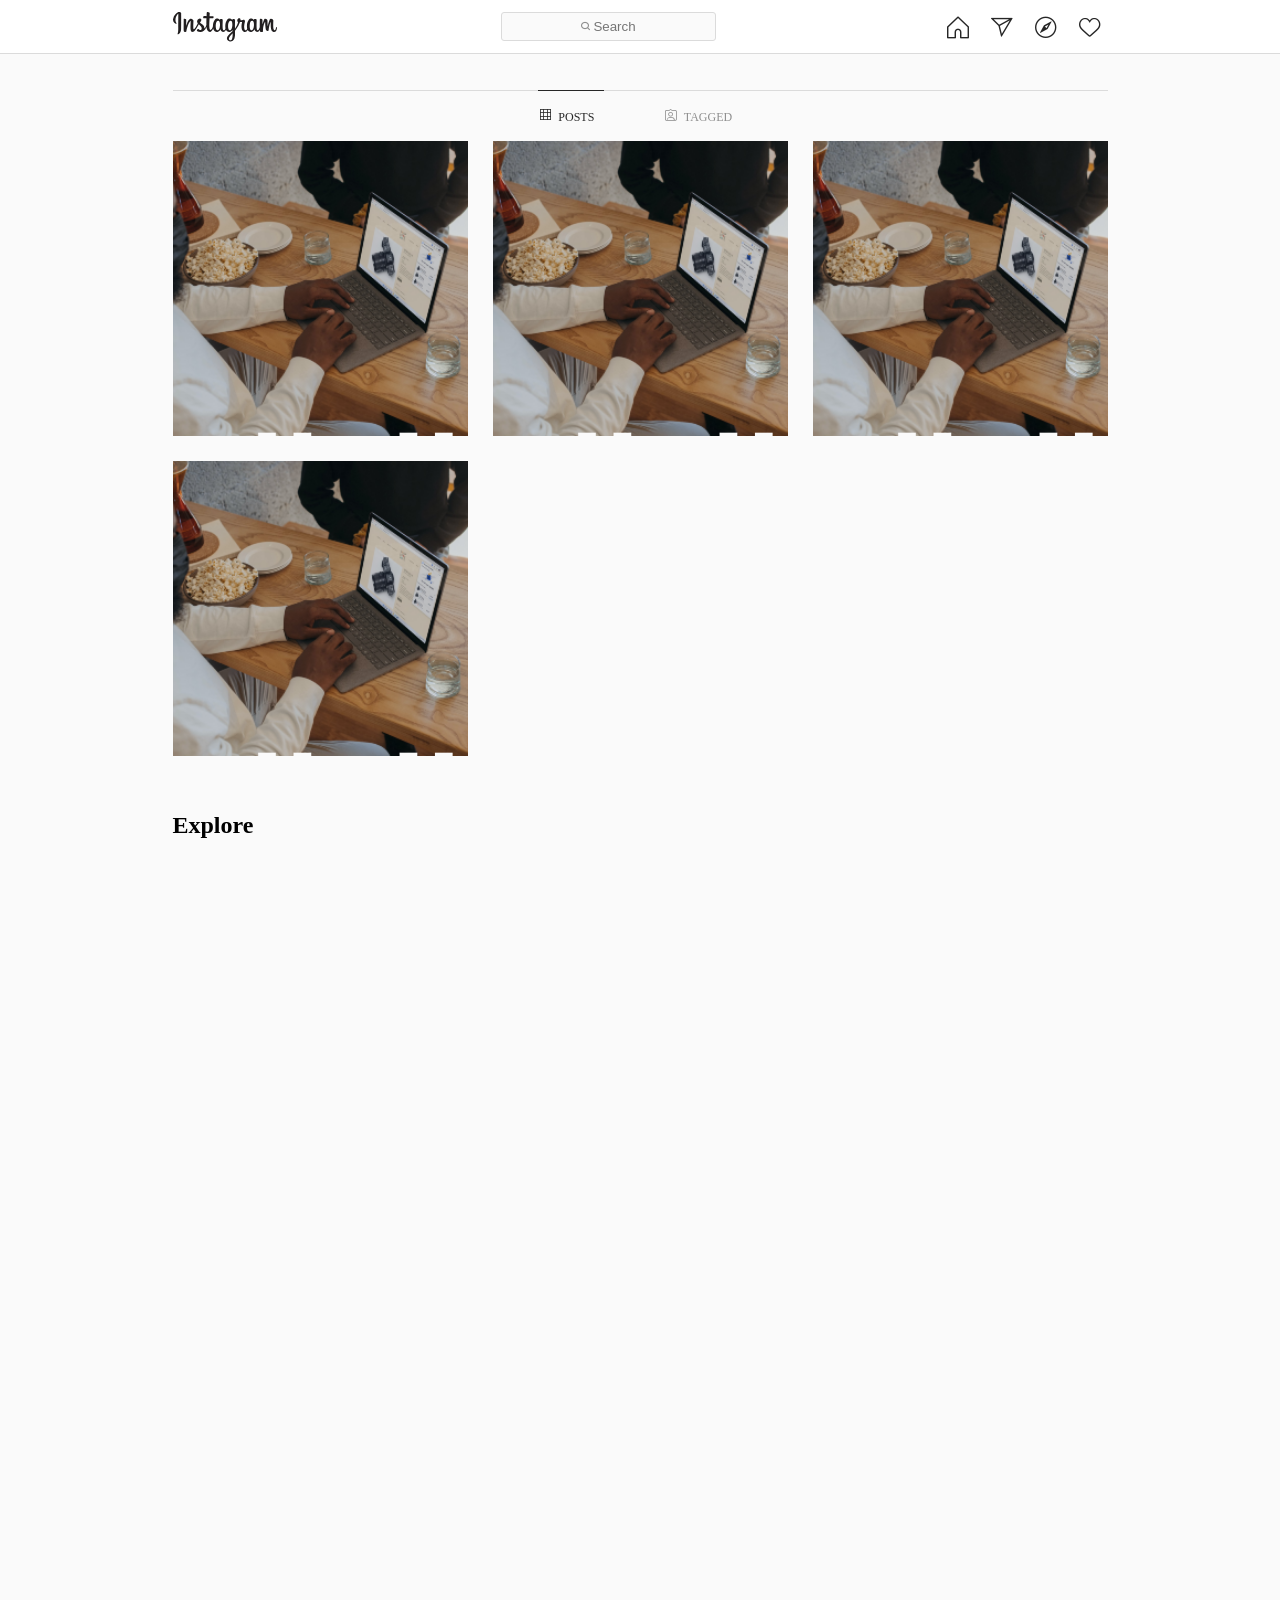
==== commit 08c82d22: "added gallery tab functionality; added .gitignore" ====
--- a/index.html
+++ b/index.html
@@ -53,16 +53,7 @@
                 <a href="#posts" class="icon-grid">POSTS</a>
                 <a href="#tagged" class="icon-profile">TAGGED</a>
             </div>
-            <div class="gallery_grid">
-                <div></div>
-                <div></div>
-                <div></div>
-                <div></div>
-                <div></div>
-                <div></div>
-                <div></div>
-                <div></div>
-            </div>
+            <div class="gallery_grid"></div>
         </div>
     </div>
 
@@ -72,4 +63,5 @@
 
 </main>
 
+<script src="request.js"></script>
 <script src="script.js"></script>
--- a/style.css
+++ b/style.css
@@ -24,6 +24,7 @@
 
 .top_logo {
   display: flex;
+  margin-right: 8px;
 }
 
 .header_container a {
@@ -45,7 +46,6 @@
 }
 .top_menu .dropdown_link {
   display: none;
-  height: 22px;
   width: 22px;
 }
 
@@ -65,6 +65,7 @@
   position: relative;
   display: flex;
   align-items: center;
+  justify-content: space-around;
 }
 .search_bar > input {
   width: 215px;
@@ -82,7 +83,7 @@
   color: #8f8f8f;
   font-size: 9px;
   position: absolute;
-  left: 72px;
+  margin-right: 45px;
 }
 
 .search_bar > input:focus {
@@ -131,9 +132,13 @@
   vertical-align: middle;
 }
 
-.gallery_nav > a:hover {
+.gallery_nav > a:hover,
+.gallery_nav > .active {
+  color: #262626;
+}
+
+.gallery_nav > .active {
   border-top: 1px solid #262626;
-  color: #262626;
   margin-top: -1px;
 }
 
@@ -145,7 +150,13 @@
 
 .gallery_grid > div {
   height: 295px;
-  background: rgba(46, 139, 86, 0.219);
+}
+
+.gallery_grid > div > img {
+  object-fit: cover;
+  object-position: center;
+  width: 100%;
+  height: 295px;
 }
 
 @media only screen and (max-width: 850px) {
@@ -165,6 +176,9 @@
 
   .top_menu a {
     padding: 20px 7px;
+  }
+
+  .top_dropdown a {
     border-bottom: 1px solid #dbdbdb;
   }
 
@@ -209,3 +223,9 @@
     display: inline-block;
   }
 }
+
+@media only screen and (max-width: 440px) {
+  .search_bar > input {
+    width: 100%;
+  }
+}
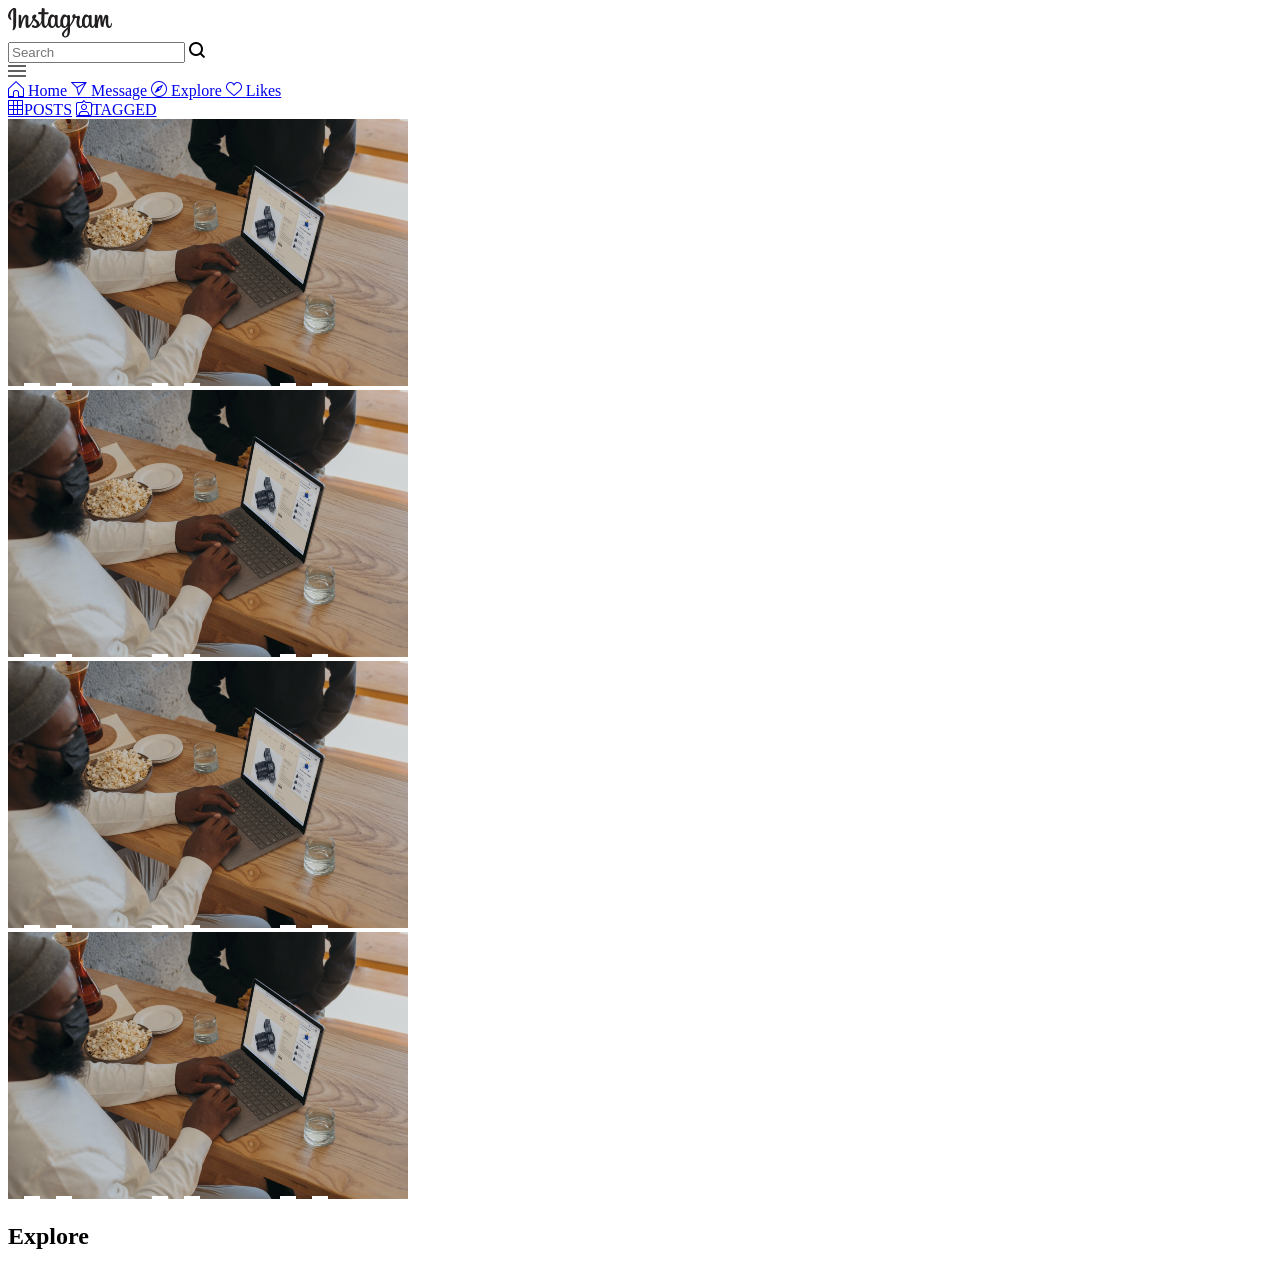
==== commit 5105a362: "migrated to scss form css only" ====
--- a/index.html
+++ b/index.html
@@ -2,7 +2,7 @@
 <meta charset="utf-8">
 <meta name="viewport" content="width=device-width, initial-scale=1">
 <link rel="stylesheet" href="icon-font.css">
-<link rel="stylesheet" href="style.css">
+<link rel="stylesheet" href="css/style.css">
 
 <header>
     <div class="header_container">
